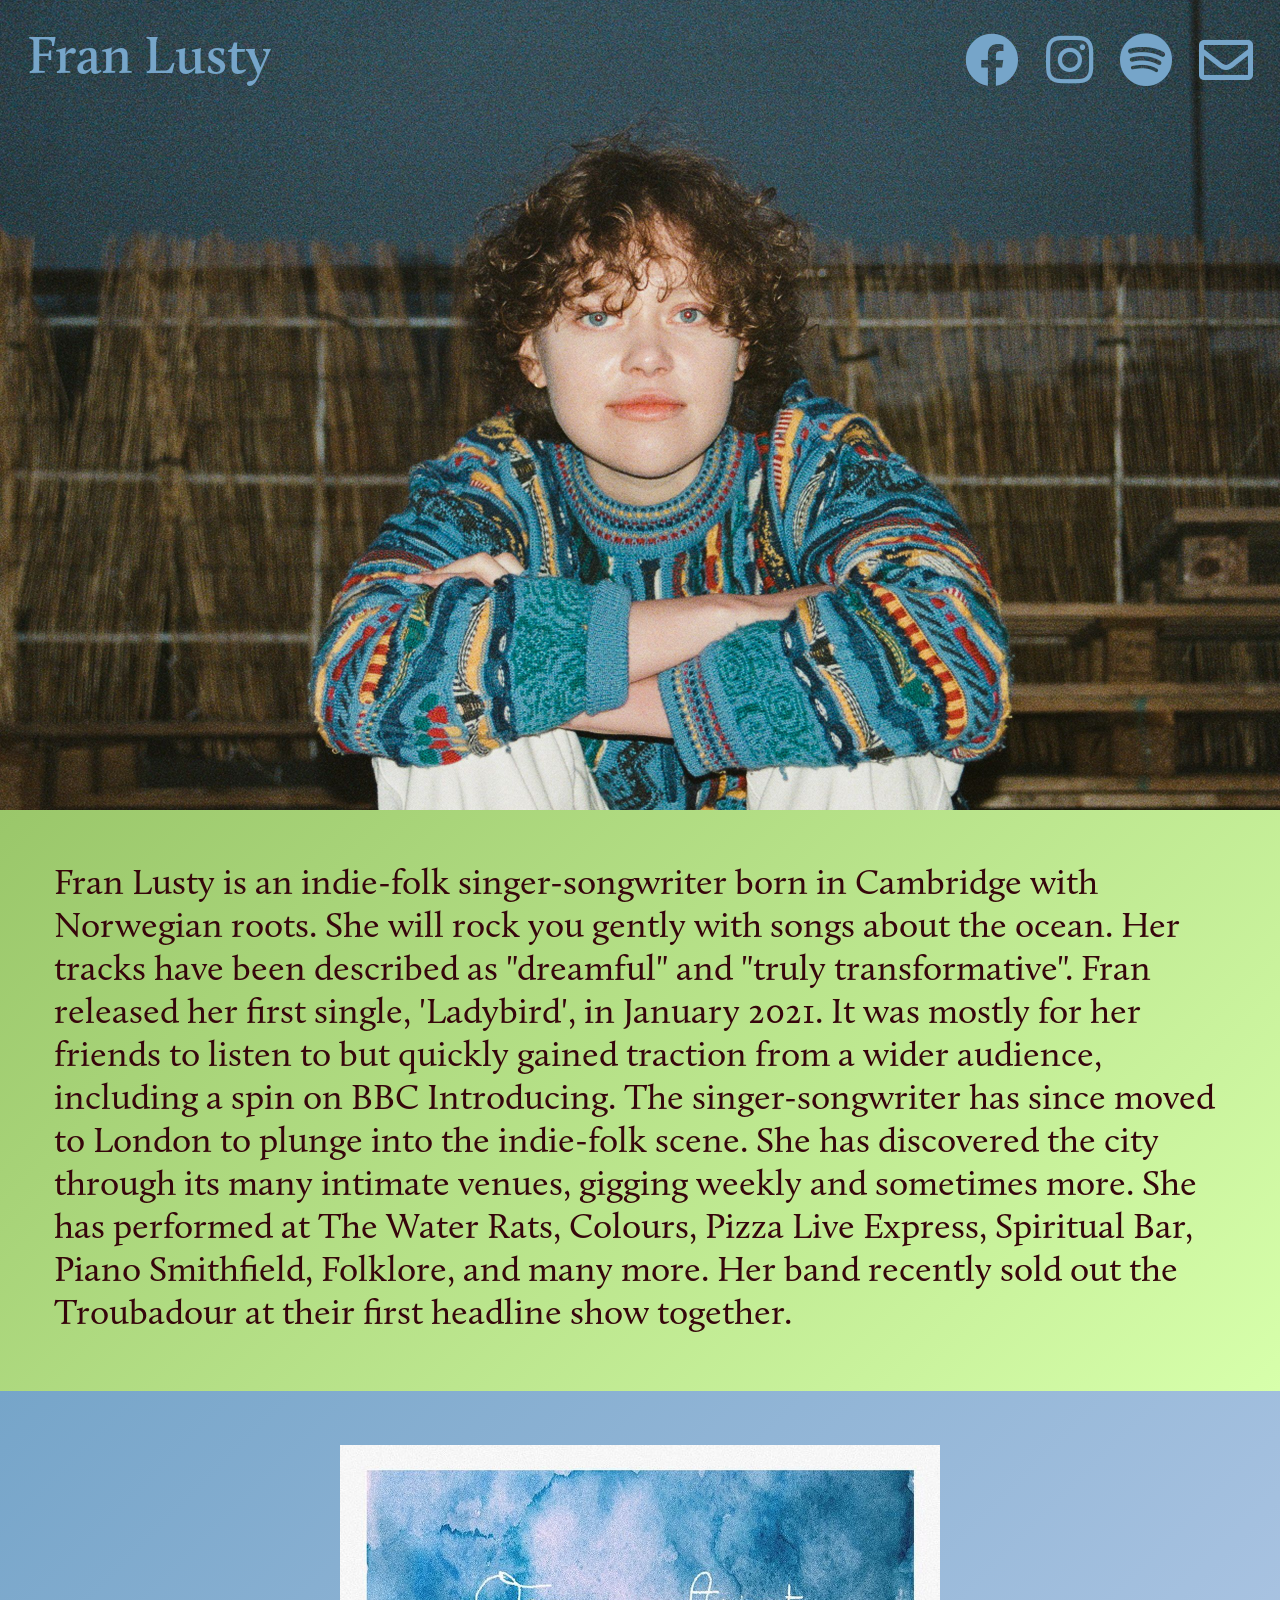
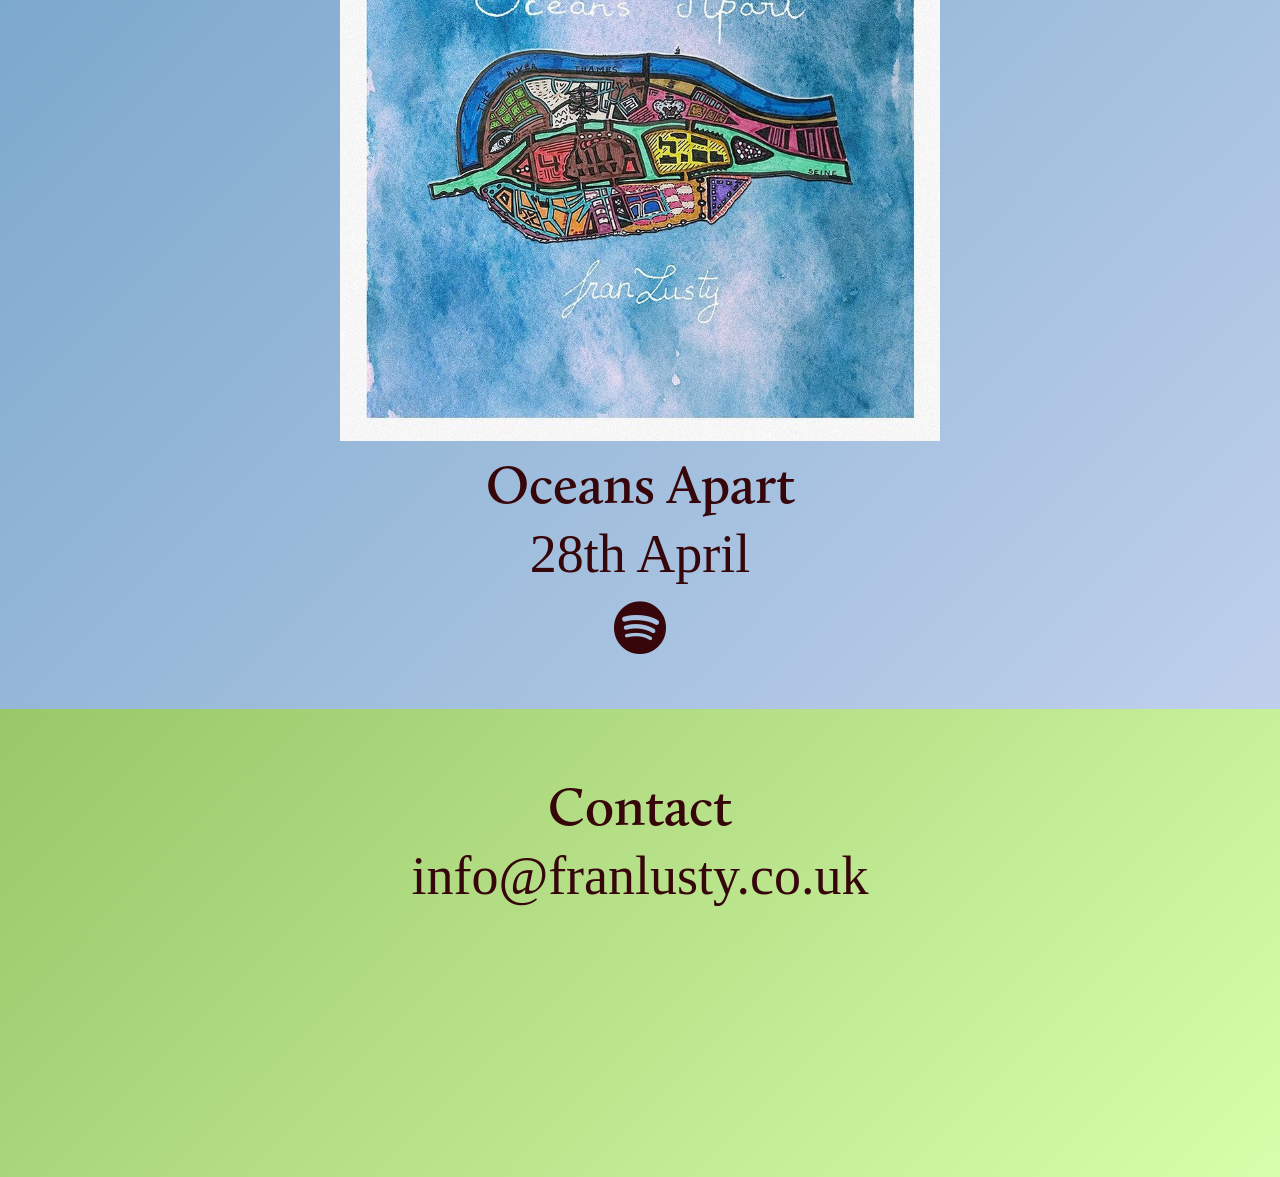
==== index.html @ 8865d3e1 "Changed google analytics tag to fresh account" ====
<html lang="en-gb">
  <head>
    <!-- Google tag (gtag.js) -->
    <script
      async
      src="https://www.googletagmanager.com/gtag/js?id=G-7JT7YLM79X"
    ></script>
    <script>
      window.dataLayer = window.dataLayer || [];
      function gtag() {
        dataLayer.push(arguments);
      }
      gtag("js", new Date());

      gtag("config", "G-7JT7YLM79X");
    </script>
    <!-- Primary Meta Tags -->
    <title>Fran Lusty</title>
    <meta charset="utf-8" />
    <meta name="viewport" content="width=device-width, initial-scale=1" />
    <meta name="author" content="Chris Hampson" />
    <meta name="title" content="Fran Lusty" />
    <meta
      name="description"
      content="Fran Lusty is a British indie-folk singer-songwriter."
    />

    <!-- Open Graph / Facebook -->
    <meta property="og:type" content="website" />
    <meta property="og:url" content="https://franlusty.co.uk/" />
    <meta property="og:title" content="Fran Lusty" />
    <meta
      property="og:description"
      content="Fran Lusty is a British indie-folk singer-songwriter."
    />

    <!-- Twitter -->
    <meta property="twitter:card" content="summary_large_image" />
    <meta property="twitter:url" content="https://franlusty.co.uk/" />
    <meta property="twitter:title" content="Fran Lusty" />
    <meta
      property="twitter:description"
      content="Fran Lusty is a British indie-folk singer-songwriter."
    />

    <!-- Imports -->
    <link
      rel="shortcut icon"
      href="resources/favicon.ico"
      type="image/x-icon"
    />
    <link rel="stylesheet" href="resources/styles.css" />
    <link rel="stylesheet" href="resources/fontawesome/css/all.css" />
    <script src="resources/scripts.js"></script>
  </head>
  <body class="preload">
    <div id="sticky-header" class="flex-row colour-light-blue">
      <div>
        <div class="row">
          <a class="font-title" href="https://franlusty.co.uk"> Fran Lusty </a>
        </div>
      </div>
      <div>
        <div id="icons" class="flex-row justify-right">
          <a
            href="https://www.facebook.com/lustyfran"
            id="facebook"
            target="_blank"
          >
            <i class="fab fa-facebook"></i>
          </a>
          <a
            href="https://www.instagram.com/lusty_fran"
            id="instagram"
            target="_blank"
          >
            <i class="fab fa-instagram"></i>
          </a>
          <a
            href="https://open.spotify.com/artist/6idlNQLvsjYJwQG4ojsmKK"
            id="spotify"
            target="_blank"
          >
            <i class="fab fa-spotify"></i>
          </a>
          <a href="mailto:info@franlusty.co.uk" id="email" target="_blank">
            <i class="far fa-envelope"></i>
          </a>
        </div>
      </div>
    </div>
    <div id="page-container">
      <div
        id="hero-container"
        class="flex-row justify-center image-background"
      ></div>
      <div id="bio-container" class="flex-row justify-center">
        <span class="colour-chocolate font-primary">
          Fran Lusty is an indie-folk singer-songwriter born in Cambridge with
          Norwegian roots. She will rock you gently with songs about the ocean.
          Her tracks have been described as "dreamful" and "truly
          transformative". Fran released her first single, 'Ladybird', in
          January 2021. It was mostly for her friends to listen to but quickly
          gained traction from a wider audience, including a spin on BBC
          Introducing. The singer-songwriter has since moved to London to plunge
          into the indie-folk scene. She has discovered the city through its
          many intimate venues, gigging weekly and sometimes more. She has
          performed at The Water Rats, Colours, Pizza Live Express, Spiritual
          Bar, Piano Smithfield, Folklore, and many more. Her band recently sold
          out the Troubadour at their first headline show together.
        </span>
      </div>
      <div id="single-container" class="flex-row justify-center">
        <div class="flex-vertical align-center">
          <img
            id="single-cover"
            src="resources/images/oceans-apart-cover.jpg"
          />
          <span class="colour-chocolate font-title pt-1">Oceans Apart</span>
          <span class="colour-chocolate">28th April</span>
          <a
            href="https://open.spotify.com/artist/6idlNQLvsjYJwQG4ojsmKK"
            id="spotify"
            target="_blank"
          >
            <i class="fab fa-spotify colour-chocolate pt-1"></i>
          </a>
        </div>
      </div>
    </div>
    <div id="contact-container" class="flex-row justify-center">
      <div class="flex-vertical align-center">
        <span class="colour-chocolate font-title pt-1">Contact</span>
        <a
          href="mailto:info@franlusty.co.uk"
          target="_blank"
          class="colour-chocolate"
          >info@franlusty.co.uk</a
        >
      </div>
    </div>
  </body>
</html>
---- resources/styles.css ----
:root {
    --dark: #06090e;
    --light: #bfd0ec;
    --grey: #585D60;
    --light-blue: #76A5C9;
    --dark-blue: #0b115f;
    --chocolate: #36060b;
    --salmon: #B89685;
    --light-green: #D7FFAB;
    --slightly-darker-green: #9ac76a;
}

html {
    background: linear-gradient(-45deg, var(--light), var(--light-blue));
}

body {
    font-size: max(6vmin, 2.1rem);
    margin: 0;
}

.preload * {
    transition: none !important;
}

@font-face {
    font-family: Calluna-Semibold;
    src: url("fonts/Calluna-Semibold.otf") format("opentype");
}

@font-face {
    font-family: Calluna;
    src: url("fonts/Calluna.otf") format("opentype");
}

.font-title {
    font-family: Calluna-Semibold;
}

.font-primary {
    font-family: Calluna;
    font-size: max(4vmin, 1.4rem);
}

#sticky-header {
    position: fixed;
    justify-content: space-between;
    top: 0;
    left: 0;
    width: calc(100% - 1em);
    padding: 0.5em;
    display: flex;
    transition: .2s;
    z-index: 1000;
}

#icons {
    right: 0;
    gap: 0.5em;
}

i {
    transition: color .2s;
}    

i:hover {
    color: var(--salmon);
}    

a {
    text-decoration: none;
    transition: color .2s;
    color: inherit;
}    

a:hover {
    color: var(--salmon);
}

#page-container {
    top: 0;
    display: flex;
    flex-direction: column;
    justify-content: space-between;
    align-content: center;
}    

#hero-container {
    min-height: 90vh;
    background-image: url("images/4OfJLohw.jpeg");
    background-repeat: no-repeat;
    background-attachment: fixed;
    background-size: cover;
    background-position: center;
}

#bio-container {
    background: linear-gradient(-45deg, var(--light-green), var(--slightly-darker-green));
    padding: 1em;
}

#single-container {
    background: linear-gradient(-45deg, var(--light), var(--light-blue));
    padding: 1em;
}

#contact-container {
    background: linear-gradient(-45deg, var(--light-green), var(--slightly-darker-green));
    padding: 1em;
    padding-bottom: 30vh;
}

#single-cover {
    min-width: 30vw;
    max-width: min(90vw, 600px);
}

.align-center {
    text-align: center;
}    

.align-right {
    text-align: right;
}    

.flex-row {
    display: flex;
    align-items: center;
}    

.row {
    flex-direction: row;
}

.col-4 {
    width: 33.333333333%;
}

.col-3 {
    width: 25%;
}

.col-6 {
    width: 50%;
}

.flex-vertical {
    display: flex;
    flex-direction: column;
}    

.justify-center {
    justify-content: center;
}    

.justify-right {
    justify-content: flex-end;
}    

.gap-3 {
    gap: 6vw;
}    

.gap-5 {
    gap: 10vw;
}    

.colour-white {
    color: white;
}    

.colour-black {
    color: black
}    

.colour-dark {
    color: var(--dark);
}    

.colour-light {
    color: var(--light);
}    

.colour-grey {
    color: var(--grey);
}    

.colour-light-blue {
    color: var(--light-blue);
}    

.colour-light-green {
    color: var(--light-green);
}    

.colour-dark-blue {
    color: var(--dark-blue);
}    

.colour-chocolate {
    color: var(--chocolate);
}    

.colour-salmon {
    color: var(--salmon);
}    

.pt-1 {
    padding-top: 1rem;
}    

.pt-3 {
    padding-top: 3rem;
}    

.pr-3 {
    padding-right: 3rem;
}    

.pb-3 {
    padding-bottom: 3rem;
}    

.pb-5 {
    padding-bottom: 5rem;
}    

.background-light-green {
    background: var(--light-green);
}

.background-light-blue {
    background: var(--light-blue);
}
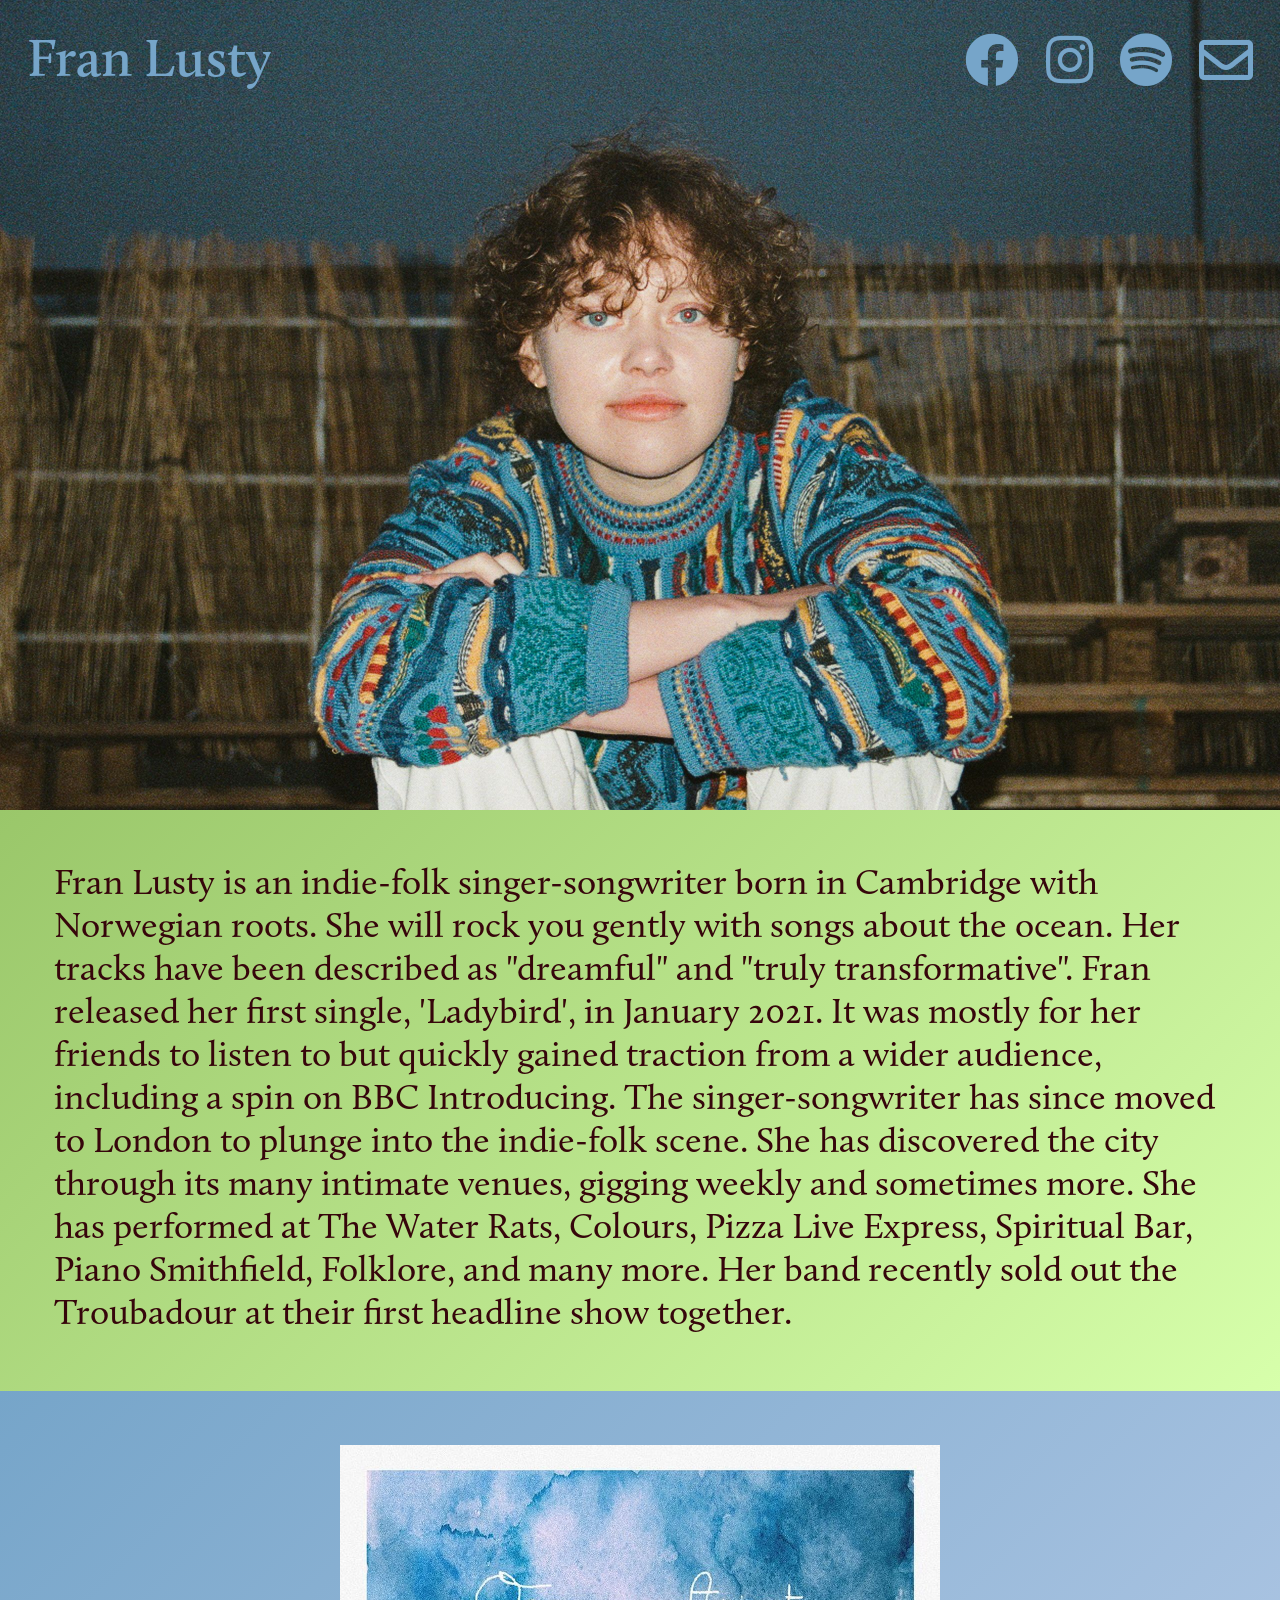
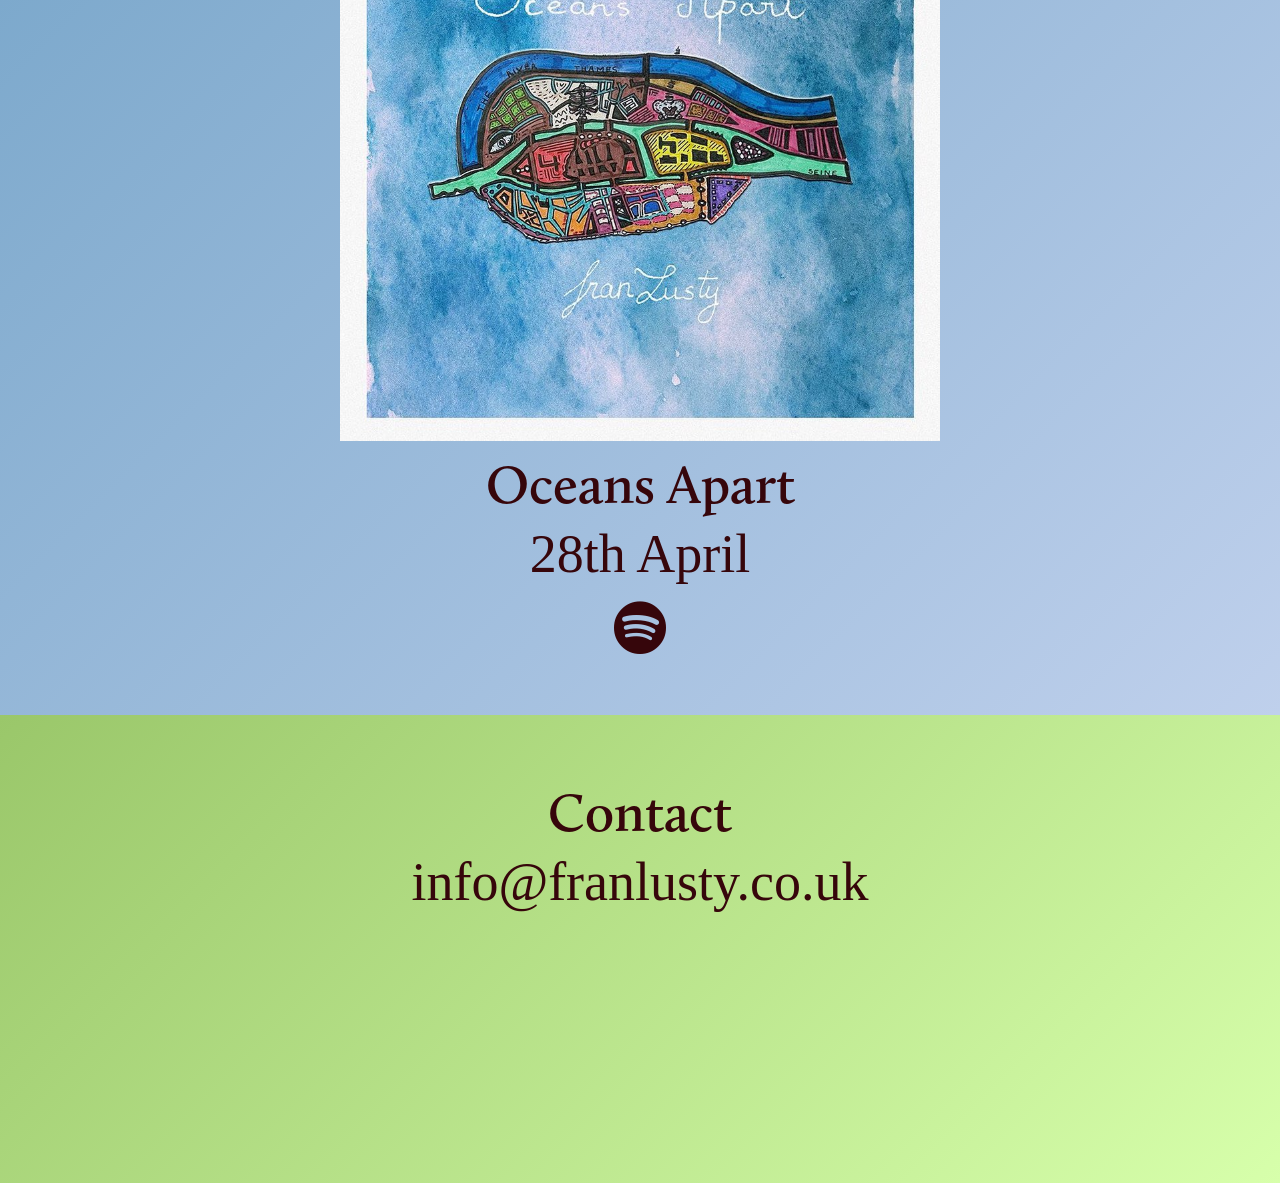
==== commit 0f9ba967: "Added doctype" ====
--- a/index.html
+++ b/index.html
@@ -1,3 +1,4 @@
+<!DOCTYPE html>
 <html lang="en-gb">
   <head>
     <!-- Google tag (gtag.js) -->
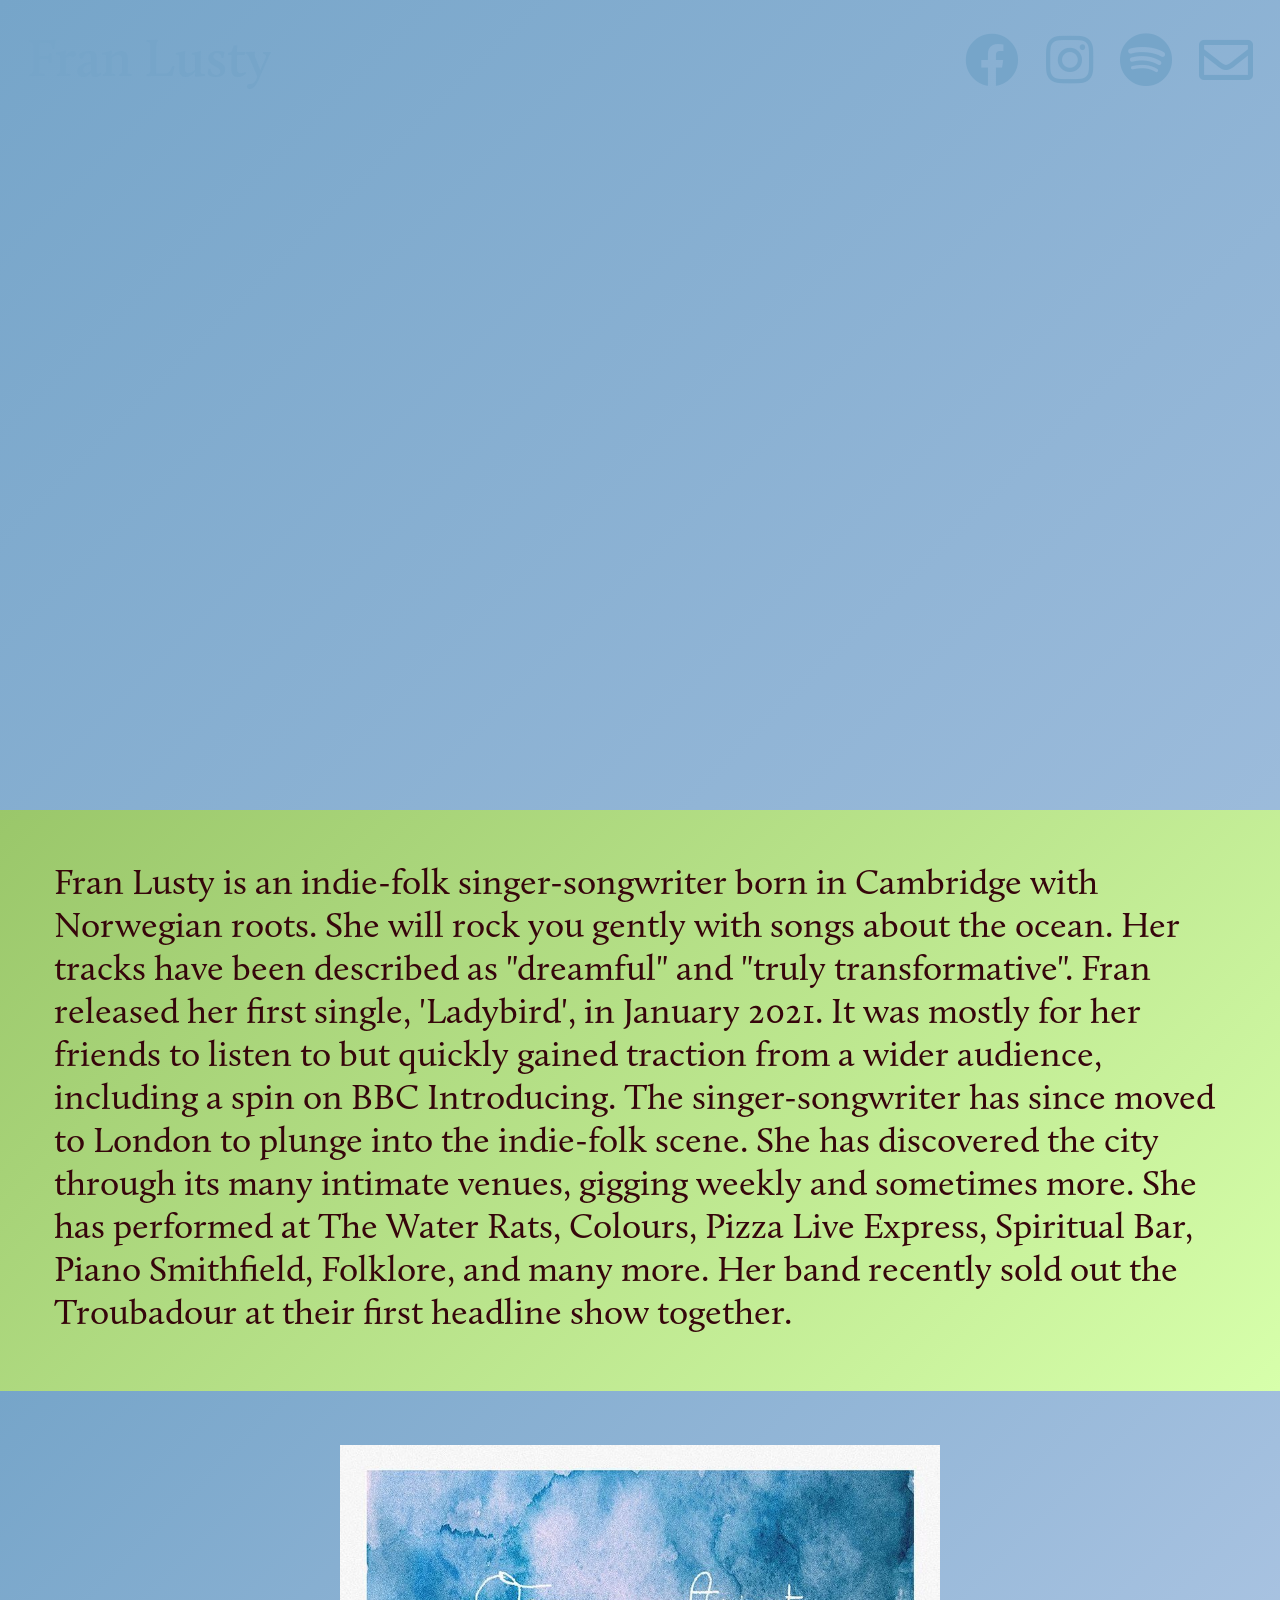
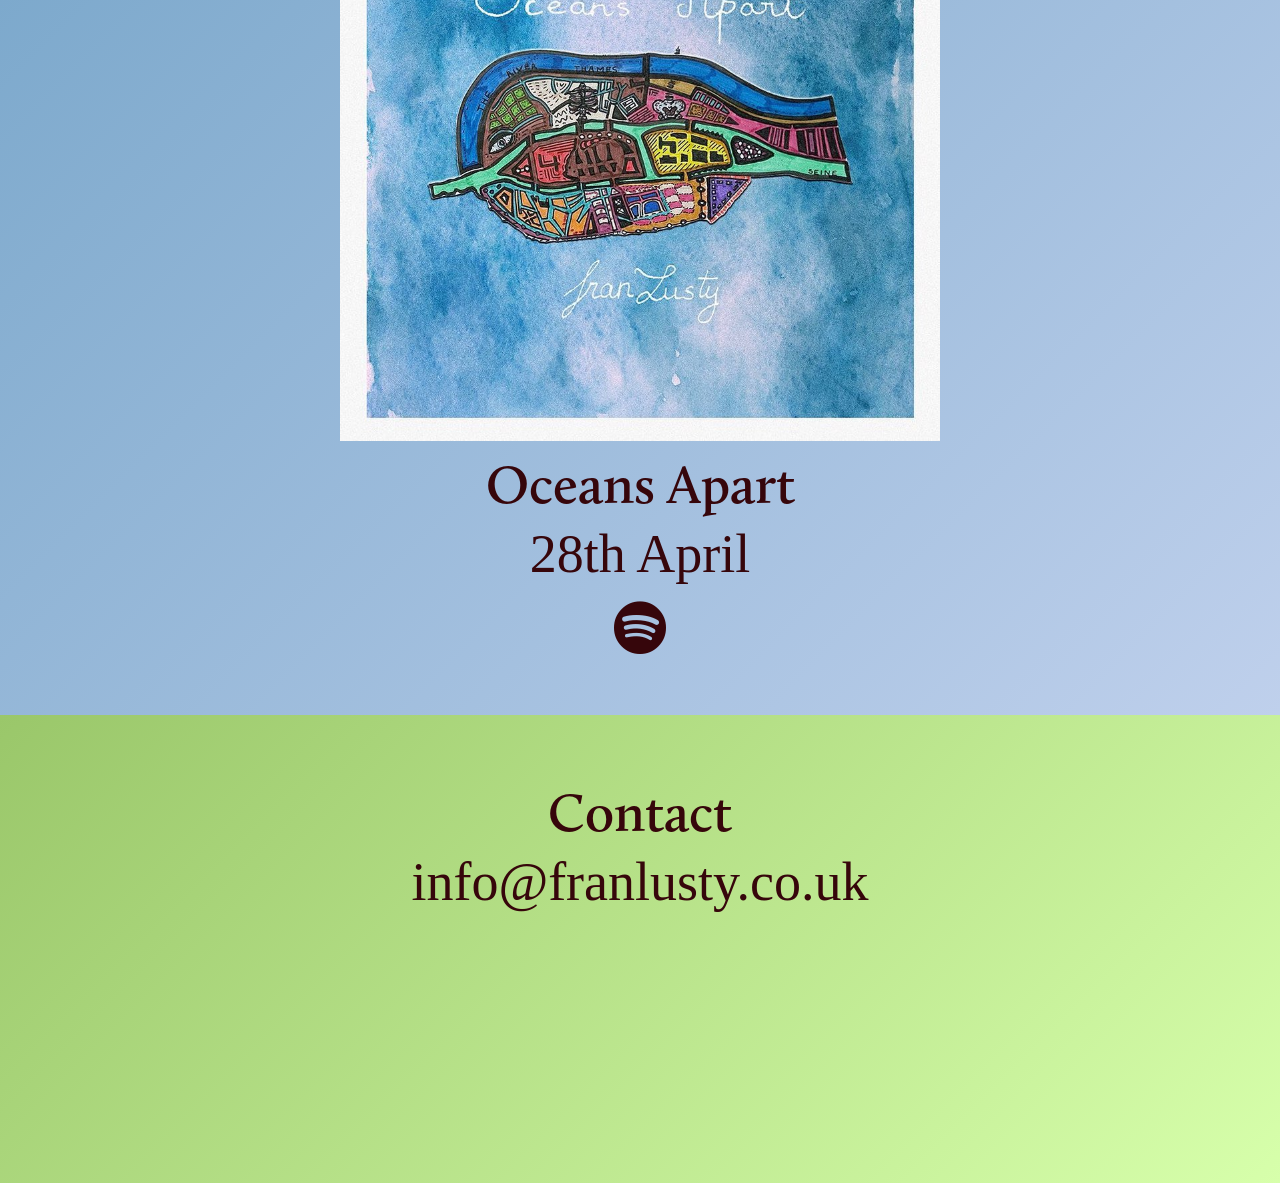
==== commit 0a51aa2a: "Changed images to png to maybe fix iphone thing?" ====
--- a/index.html
+++ b/index.html
@@ -15,11 +15,11 @@
 
       gtag("config", "G-7JT7YLM79X");
     </script>
+
+    <meta charset="utf-8" />
+
     <!-- Primary Meta Tags -->
     <title>Fran Lusty</title>
-    <meta charset="utf-8" />
-    <meta name="viewport" content="width=device-width, initial-scale=1" />
-    <meta name="author" content="Chris Hampson" />
     <meta name="title" content="Fran Lusty" />
     <meta
       name="description"
@@ -34,6 +34,7 @@
       property="og:description"
       content="Fran Lusty is a British indie-folk singer-songwriter."
     />
+    <meta property="og:image" content="resources/images/4OfJLohw.png" />
 
     <!-- Twitter -->
     <meta property="twitter:card" content="summary_large_image" />
@@ -43,6 +44,7 @@
       property="twitter:description"
       content="Fran Lusty is a British indie-folk singer-songwriter."
     />
+    <meta property="twitter:image" content="resources/images/4OfJLohw.png" />
 
     <!-- Imports -->
     <link
@@ -115,7 +117,7 @@
         <div class="flex-vertical align-center">
           <img
             id="single-cover"
-            src="resources/images/oceans-apart-cover.jpg"
+            src="resources/images/oceans-apart-cover.png"
           />
           <span class="colour-chocolate font-title pt-1">Oceans Apart</span>
           <span class="colour-chocolate">28th April</span>
--- a/resources/styles.css
+++ b/resources/styles.css
@@ -87,7 +87,7 @@
 
 #hero-container {
     min-height: 90vh;
-    background-image: url("images/4OfJLohw.jpeg");
+    background-image: url("images/4OfJLohw.png");
     background-repeat: no-repeat;
     background-attachment: fixed;
     background-size: cover;
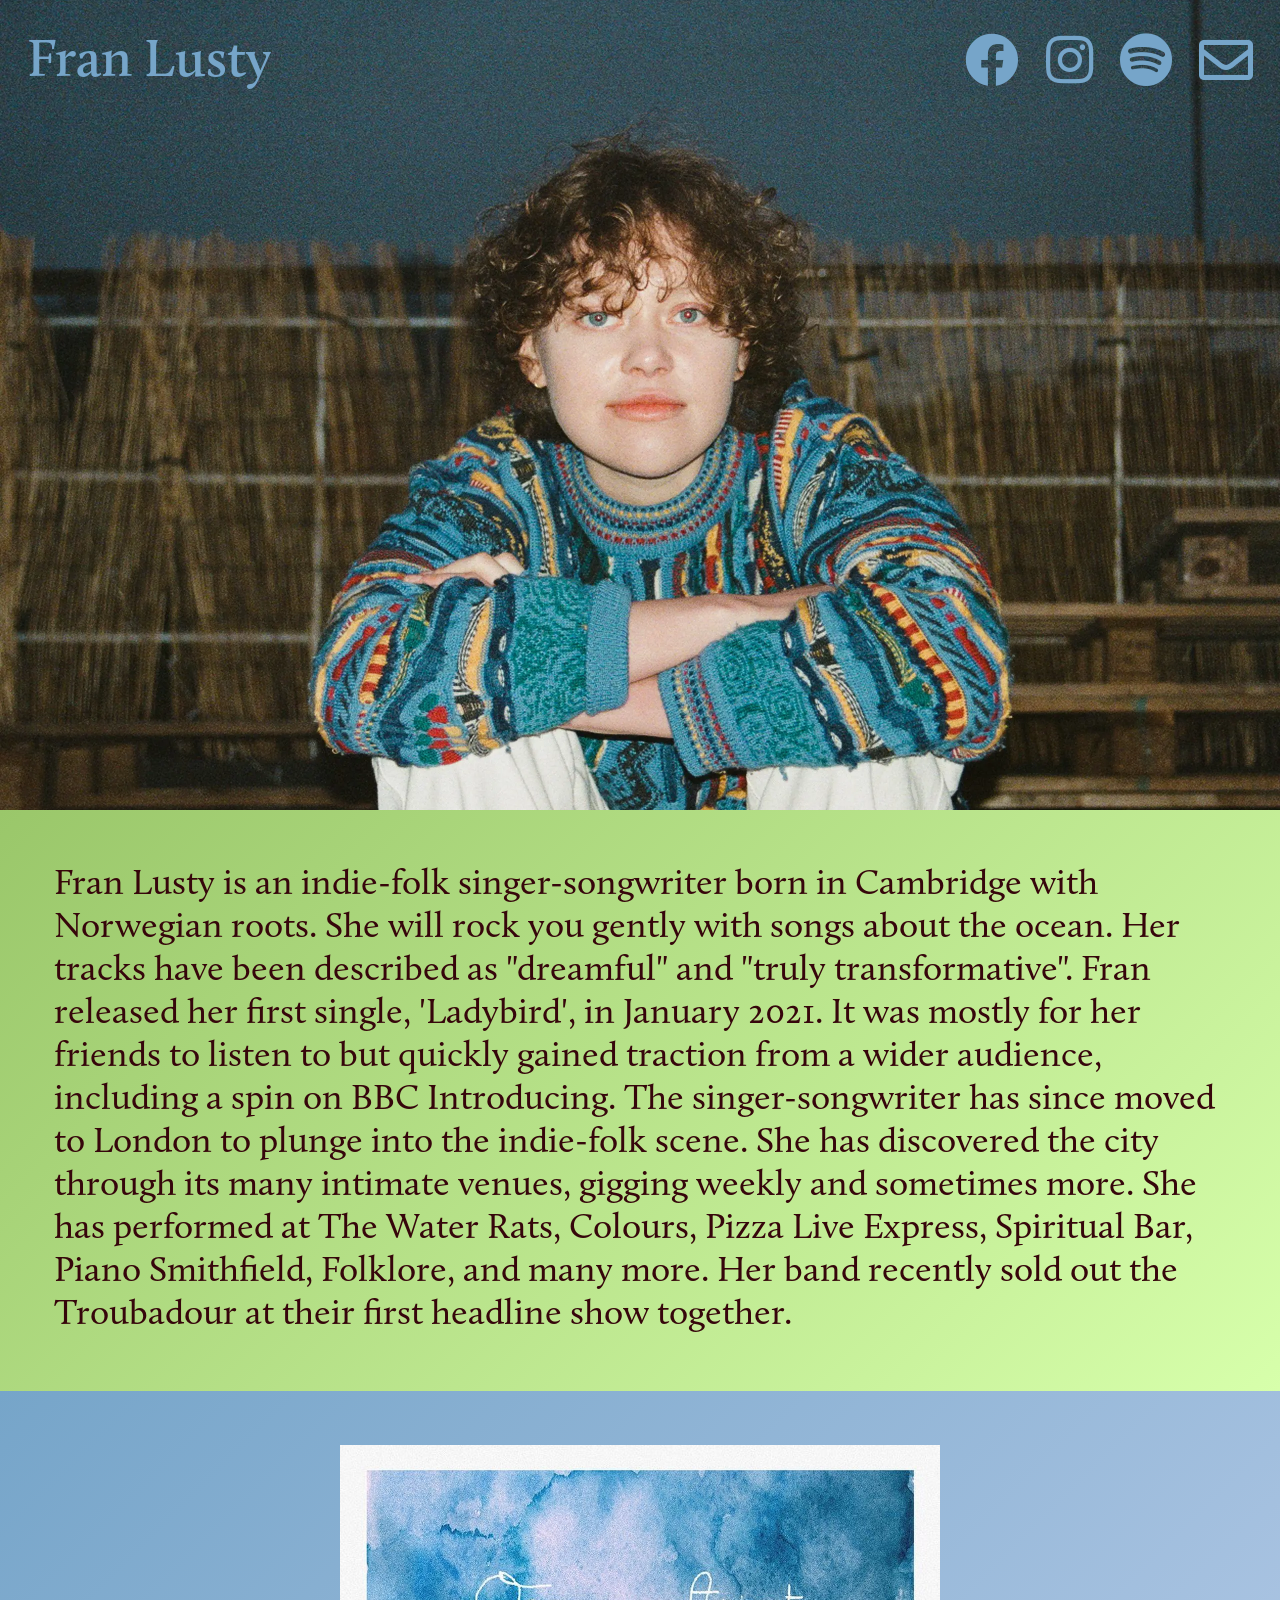
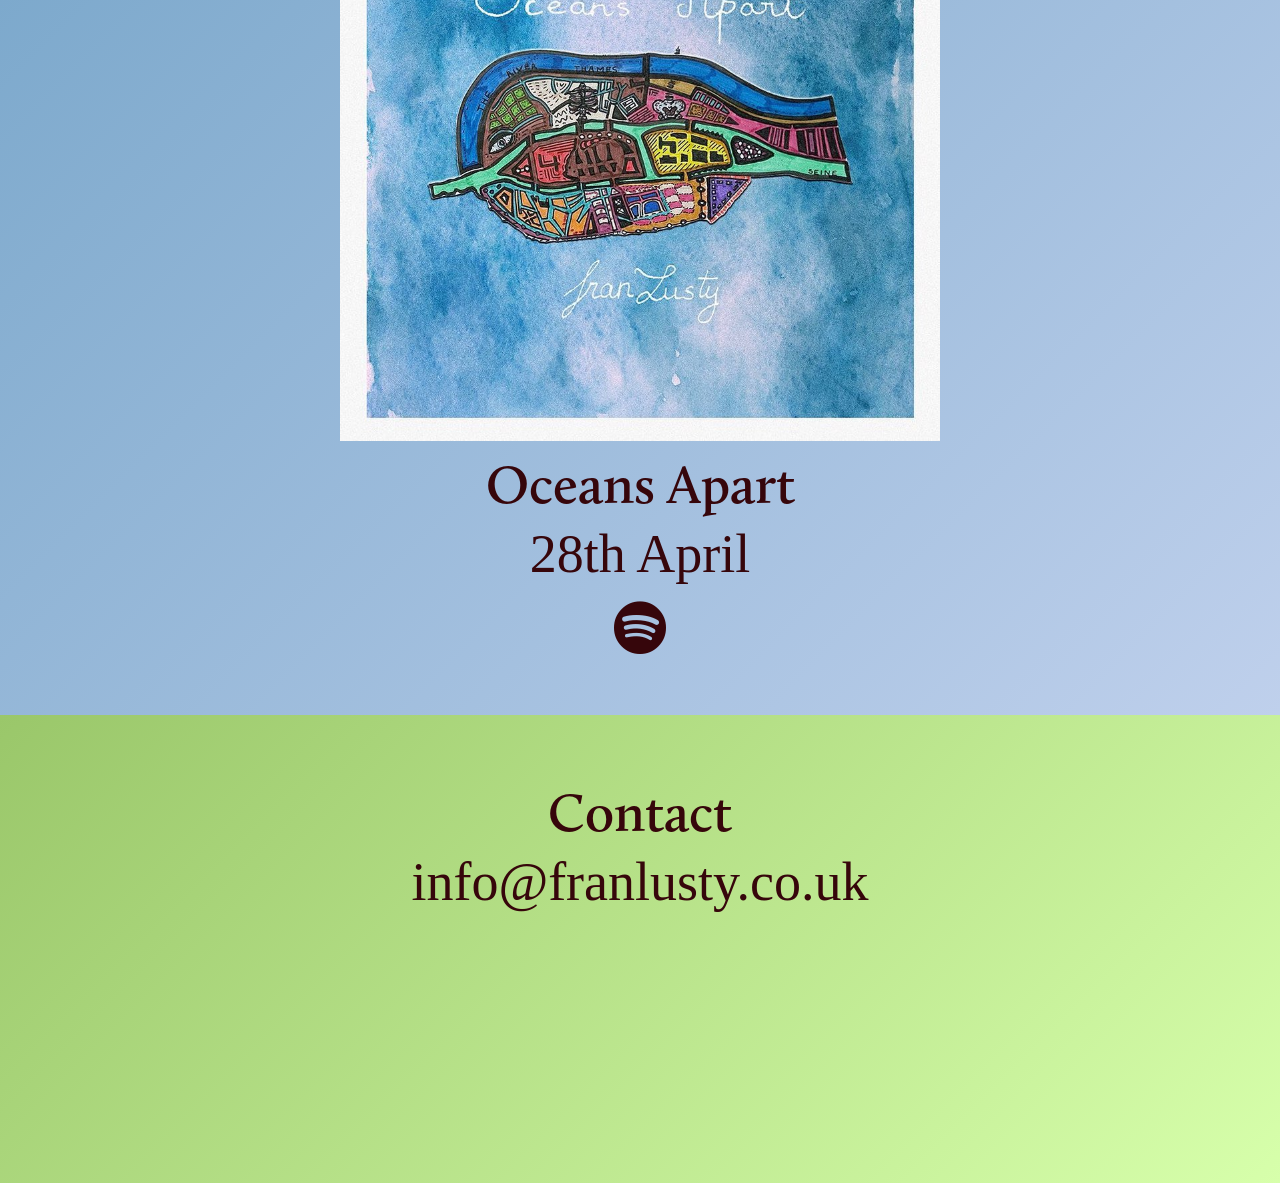
==== commit 4463f036: "Moved main image to webp" ====
--- a/index.html
+++ b/index.html
@@ -17,6 +17,7 @@
     </script>
 
     <meta charset="utf-8" />
+    <meta name="viewport" content="width=device-width, initial-scale=1">
 
     <!-- Primary Meta Tags -->
     <title>Fran Lusty</title>
@@ -34,7 +35,7 @@
       property="og:description"
       content="Fran Lusty is a British indie-folk singer-songwriter."
     />
-    <meta property="og:image" content="resources/images/4OfJLohw.png" />
+    <meta property="og:image" content="resources/images/4OfJLohw.webp" />
 
     <!-- Twitter -->
     <meta property="twitter:card" content="summary_large_image" />
@@ -44,7 +45,7 @@
       property="twitter:description"
       content="Fran Lusty is a British indie-folk singer-songwriter."
     />
-    <meta property="twitter:image" content="resources/images/4OfJLohw.png" />
+    <meta property="twitter:image" content="resources/images/4OfJLohw.webp" />
 
     <!-- Imports -->
     <link
--- a/resources/styles.css
+++ b/resources/styles.css
@@ -87,7 +87,7 @@
 
 #hero-container {
     min-height: 90vh;
-    background-image: url("images/4OfJLohw.png");
+    background-image: url("images/4OfJLohw.webp");
     background-repeat: no-repeat;
     background-attachment: fixed;
     background-size: cover;
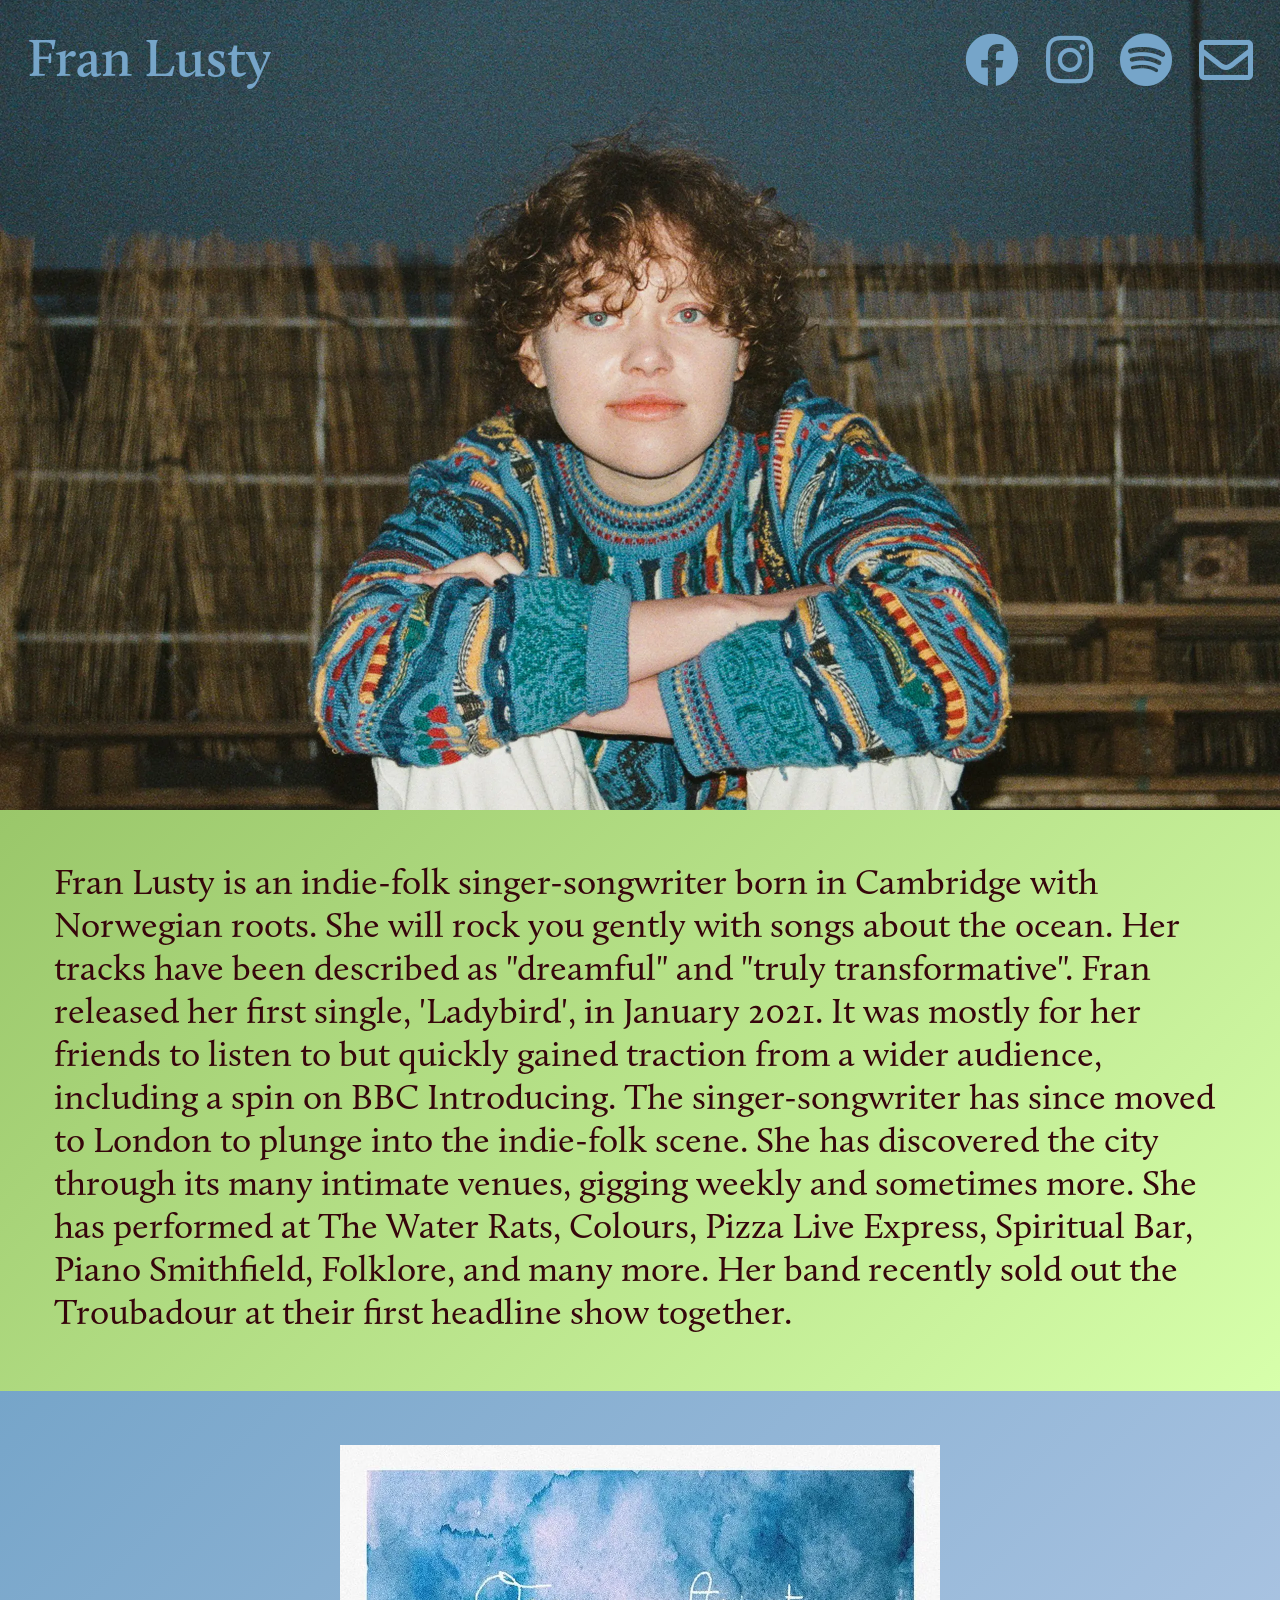
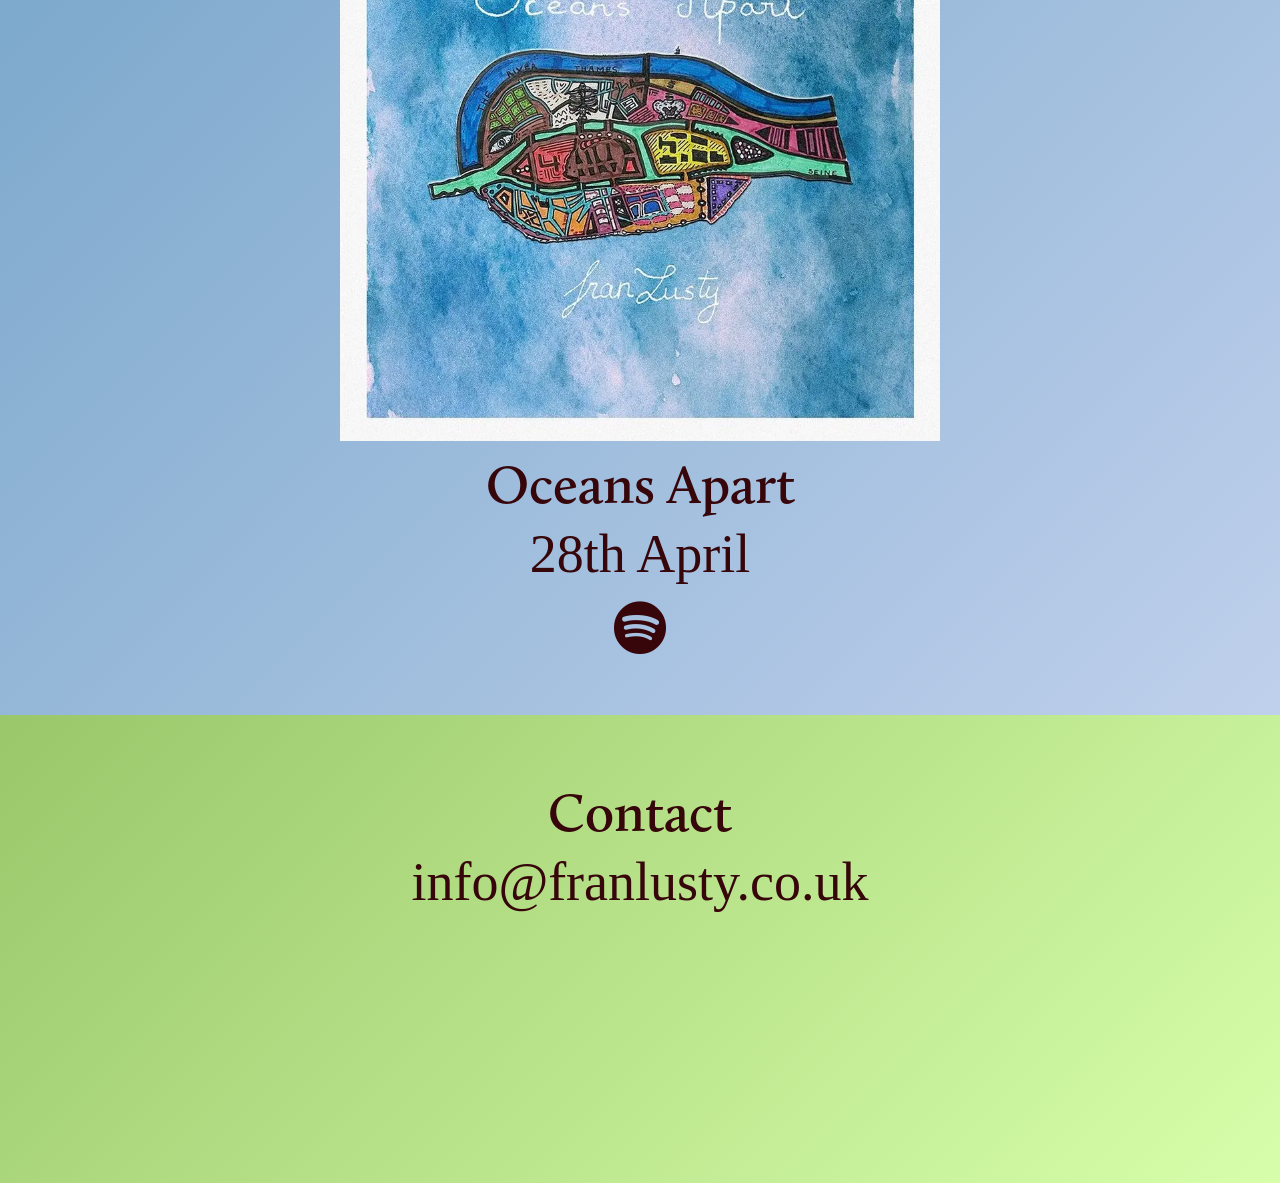
==== commit 2f74aefa: "Changed album cover to webp" ====
--- a/index.html
+++ b/index.html
@@ -118,7 +118,7 @@
         <div class="flex-vertical align-center">
           <img
             id="single-cover"
-            src="resources/images/oceans-apart-cover.png"
+            src="resources/images/oceans-apart-cover.webp"
           />
           <span class="colour-chocolate font-title pt-1">Oceans Apart</span>
           <span class="colour-chocolate">28th April</span>
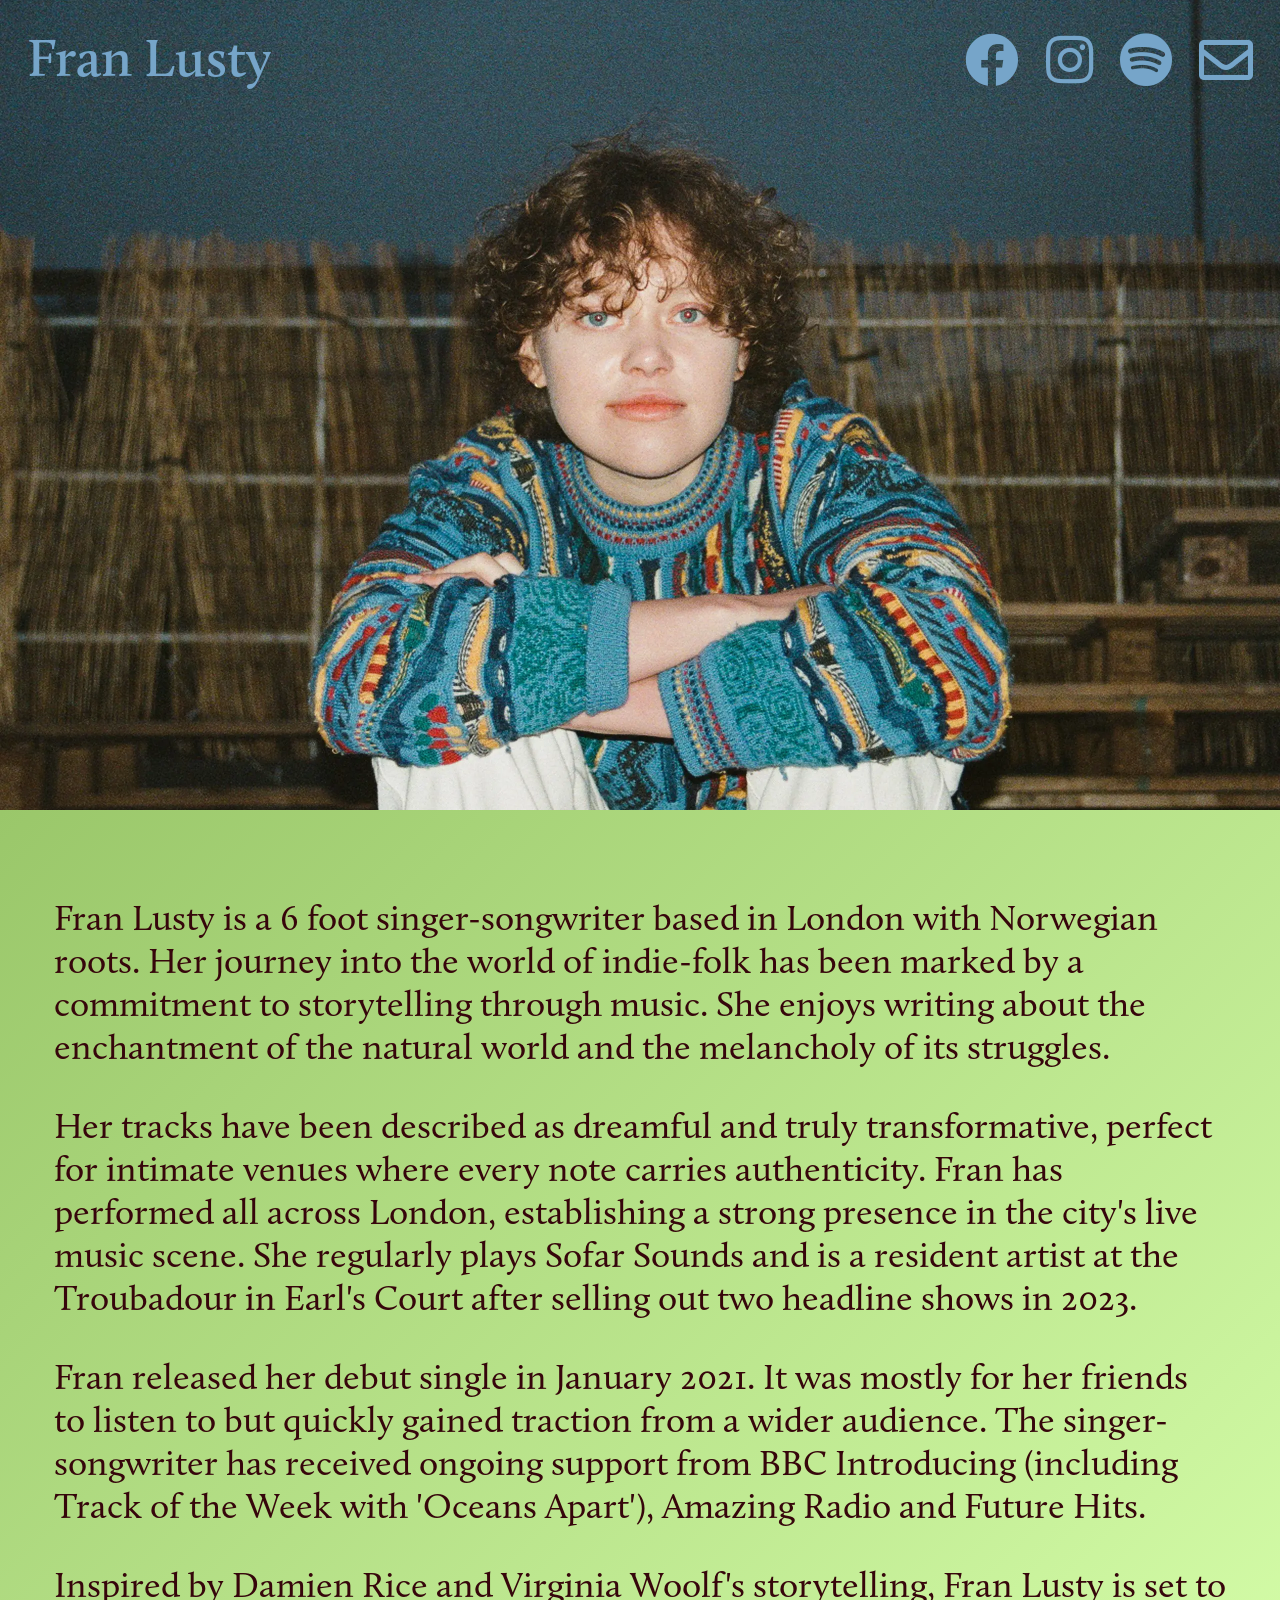
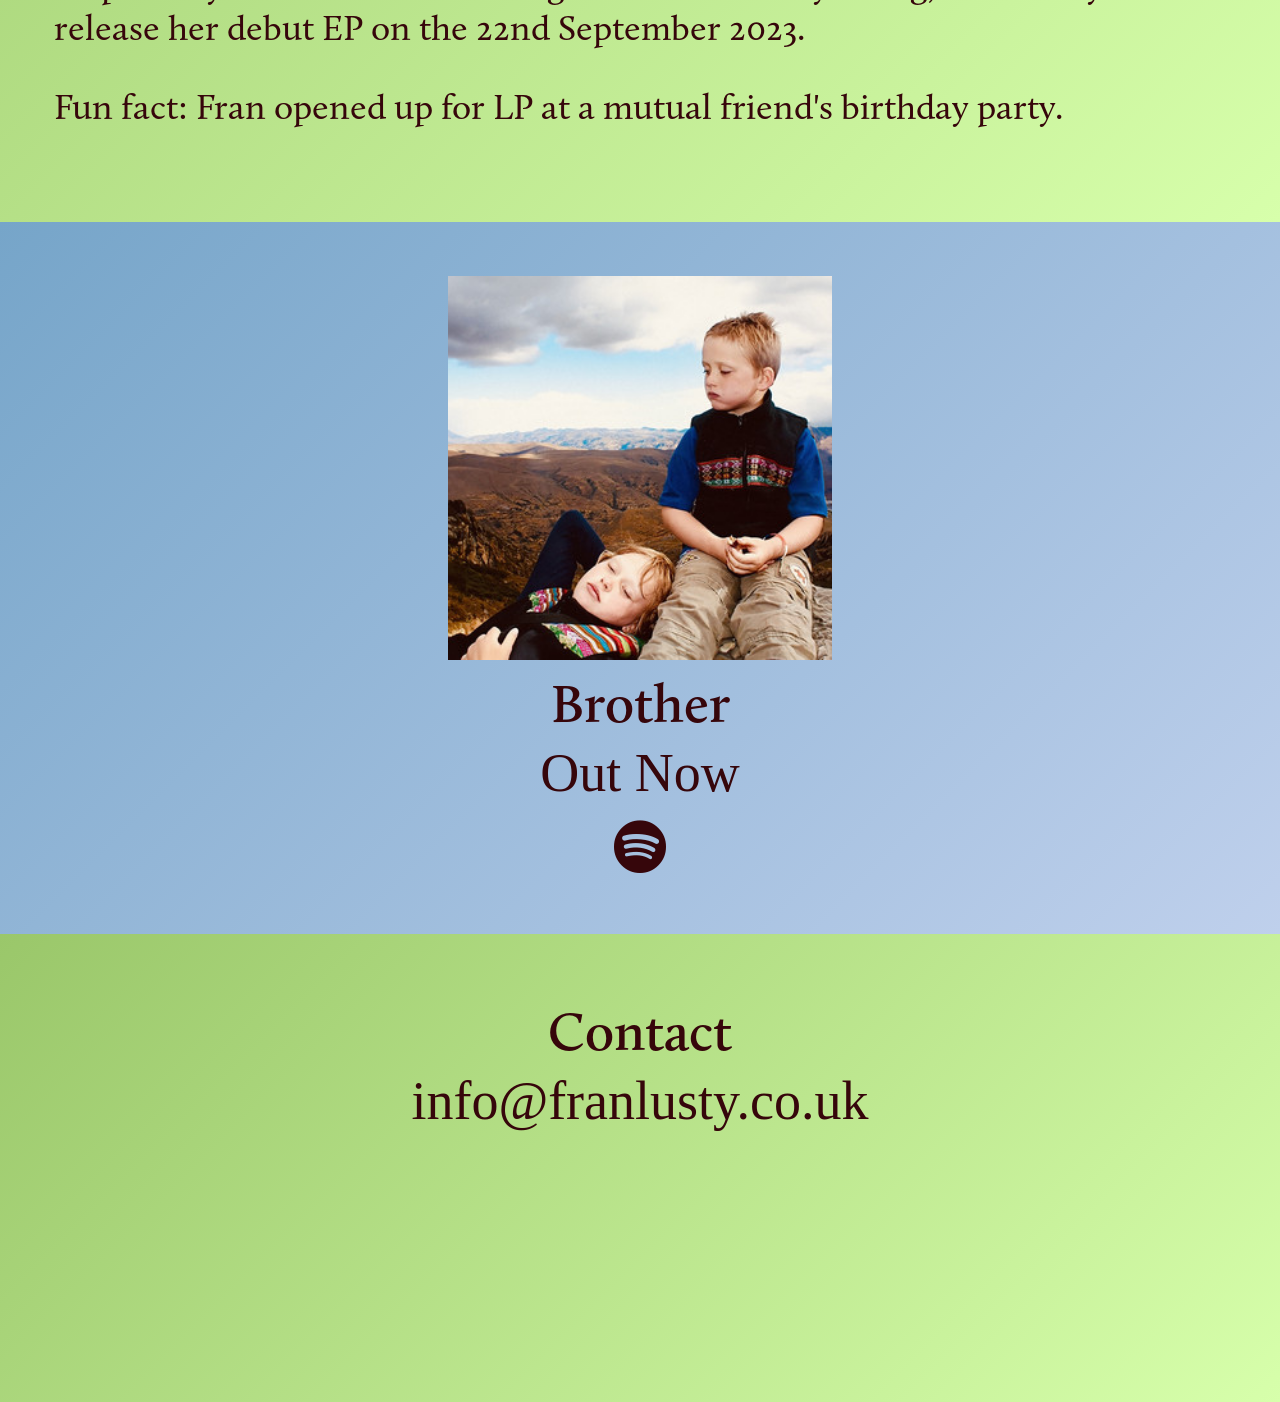
==== commit ce8d4336: "Updated bio and promoting Brother" ====
--- a/index.html
+++ b/index.html
@@ -17,7 +17,7 @@
     </script>
 
     <meta charset="utf-8" />
-    <meta name="viewport" content="width=device-width, initial-scale=1">
+    <meta name="viewport" content="width=device-width, initial-scale=1" />
 
     <!-- Primary Meta Tags -->
     <title>Fran Lusty</title>
@@ -100,28 +100,46 @@
       ></div>
       <div id="bio-container" class="flex-row justify-center">
         <span class="colour-chocolate font-primary">
-          Fran Lusty is an indie-folk singer-songwriter born in Cambridge with
-          Norwegian roots. She will rock you gently with songs about the ocean.
-          Her tracks have been described as "dreamful" and "truly
-          transformative". Fran released her first single, 'Ladybird', in
-          January 2021. It was mostly for her friends to listen to but quickly
-          gained traction from a wider audience, including a spin on BBC
-          Introducing. The singer-songwriter has since moved to London to plunge
-          into the indie-folk scene. She has discovered the city through its
-          many intimate venues, gigging weekly and sometimes more. She has
-          performed at The Water Rats, Colours, Pizza Live Express, Spiritual
-          Bar, Piano Smithfield, Folklore, and many more. Her band recently sold
-          out the Troubadour at their first headline show together.
+          <p>
+            Fran Lusty is a 6 foot singer-songwriter based in London with
+            Norwegian roots. Her journey into the world of indie-folk has been
+            marked by a commitment to storytelling through music. She enjoys
+            writing about the enchantment of the natural world and the
+            melancholy of its struggles.
+          </p>
+
+          <p>
+            Her tracks have been described as dreamful and truly transformative,
+            perfect for intimate venues where every note carries authenticity.
+            Fran has performed all across London, establishing a strong presence
+            in the city's live music scene. She regularly plays Sofar Sounds and
+            is a resident artist at the Troubadour in Earl's Court after selling
+            out two headline shows in 2023.
+          </p>
+          <p>
+            Fran released her debut single in January 2021. It was mostly for
+            her friends to listen to but quickly gained traction from a wider
+            audience. The singer-songwriter has received ongoing support from
+            BBC Introducing (including Track of the Week with 'Oceans Apart'),
+            Amazing Radio and Future Hits.
+          </p>
+          <p>
+            Inspired by Damien Rice and Virginia Woolf's storytelling, Fran
+            Lusty is set to release her debut EP on the 22nd September 2023.
+          </p>
+          <p>
+            Fun fact: Fran opened up for LP at a mutual friend's birthday party.
+          </p>
         </span>
       </div>
       <div id="single-container" class="flex-row justify-center">
         <div class="flex-vertical align-center">
           <img
             id="single-cover"
-            src="resources/images/oceans-apart-cover.webp"
+            src="resources/images/ab67616d00001e0271764d67399c458195294e2a.jpeg"
           />
-          <span class="colour-chocolate font-title pt-1">Oceans Apart</span>
-          <span class="colour-chocolate">28th April</span>
+          <span class="colour-chocolate font-title pt-1">Brother</span>
+          <span class="colour-chocolate">Out Now</span>
           <a
             href="https://open.spotify.com/artist/6idlNQLvsjYJwQG4ojsmKK"
             id="spotify"
